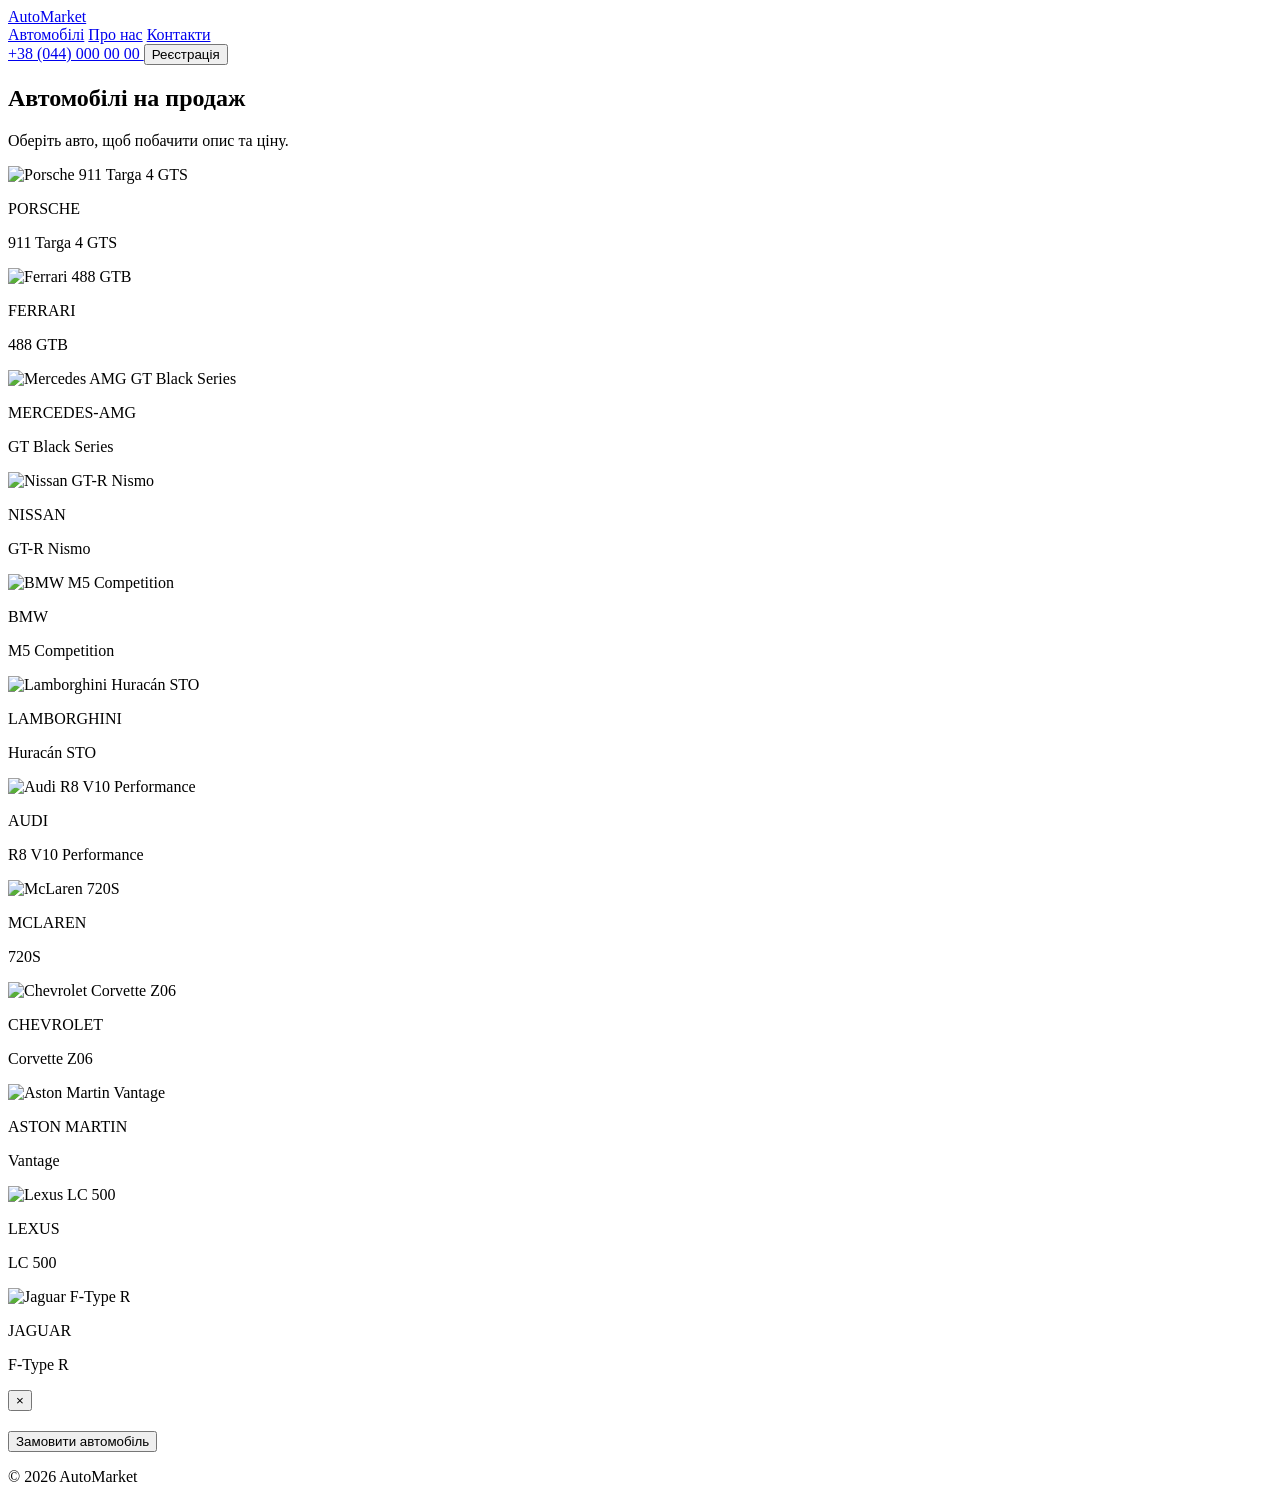
==== index.html @ 618be374 "Update and rename main.html to index.html" ====
<!DOCTYPE html>
<html lang="uk">

<head>
    <meta charset="UTF-8">
    <meta name="viewport" content="width=device-width, initial-scale=1.0">
    <link rel="stylesheet" href="style.css">
    <title>AutoMarket</title>
</head>

<body>

    
    <header>
        <nav class="navbar">

            <a href="#" class="logo">AutoMarket</a>

            <div class="nav-info">
                <a href="#cars">Автомобілі</a>
                <a href="#about">Про нас</a>
                <a href="#contacts">Контакти</a>
            </div>

            <div class="nav-right">

                <a href="tel:+380440000000" class="phone">
                    +38 (044) 000 00 00
                </a>

                <button class="register">
                    Реєстрація
                </button>

            </div>

        </nav>
    </header>



    <main>

     
        <section class="hero">

            <h1>Автомобілі на продаж</h1>

            <p>
                Оберіть авто, щоб побачити опис та ціну.
            </p>

        </section>


  
        <div class="CAR" id="cars">


    
            <div class="car"
                data-brand="PORSCHE"
                data-model="911 Targa 4 GTS"
                data-price="185 000 €"
                data-description="Спортивний автомобіль Porsche з потужним двигуном, преміальним салоном та відмінною динамікою.">

                <img src="img/car-1-BTqVjNZ-.jpg"
                    alt="Porsche 911 Targa 4 GTS">

                <div class="description">

                    <p class="brand">
                        PORSCHE
                    </p>

                    <p>
                        911 Targa 4 GTS
                    </p>

                </div>

            </div>


   
            <div class="car"
                data-brand="FERRARI"
                data-model="488 GTB"
                data-price="240 000 €"
                data-description="Потужний італійський суперкар з неймовірною динамікою, спортивним дизайном та легендарним характером Ferrari.">

                <img src="img/car-2-DO1HmlYW.jpg"
                    alt="Ferrari 488 GTB">

                <div class="description">

                    <p class="brand">
                        FERRARI
                    </p>

                    <p>
                        488 GTB
                    </p>

                </div>

            </div>


   
            <div class="car"
                data-brand="MERCEDES-AMG"
                data-model="GT Black Series"
                data-price="325 000 €"
                data-description="Екстремальний спортивний автомобіль Mercedes-AMG з потужним двигуном, агресивним дизайном та високими характеристиками.">

                <img src="img/car-3-6OzEVmwD.jpg"
                    alt="Mercedes AMG GT Black Series">

                <div class="description">

                    <p class="brand">
                        MERCEDES-AMG
                    </p>

                    <p>
                        GT Black Series
                    </p>

                </div>

            </div>


    
            <div class="car"
                data-brand="NISSAN"
                data-model="GT-R Nismo"
                data-price="210 000 €"
                data-description="Легендарний японський спорткар з повним приводом, високою потужністю та чудовою керованістю.">

                <img src="img/car-4-DApcK2S6.jpg"
                    alt="Nissan GT-R Nismo">

                <div class="description">

                    <p class="brand">
                        NISSAN
                    </p>

                    <p>
                        GT-R Nismo
                    </p>

                </div>

            </div>


    
            <div class="car"
                data-brand="BMW"
                data-model="M5 Competition"
                data-price="145 000 €"
                data-description="Потужний спортивний седан BMW з преміальним салоном, високою динамікою та комфортом для щоденного використання.">

                <img src="img/car-5-CNSIW4Qs.jpg"
                    alt="BMW M5 Competition">

                <div class="description">

                    <p class="brand">
                        BMW
                    </p>

                    <p>
                        M5 Competition
                    </p>

                </div>

            </div>



            <div class="car"
                data-brand="LAMBORGHINI"
                data-model="Huracán STO"
                data-price="350 000 €"
                data-description="Ексклюзивний суперкар Lamborghini, створений для максимальної швидкості, точності керування та яскравих емоцій.">

                <img src="img/car-6-WoTai-au.jpg"
                    alt="Lamborghini Huracán STO">

                <div class="description">

                    <p class="brand">
                        LAMBORGHINI
                    </p>

                    <p>
                        Huracán STO
                    </p>

                </div>

            </div>


         
            <div class="car"
                data-brand="AUDI"
                data-model="R8 V10 Performance"
                data-price="190 000 €"
                data-description="Спортивний Audi з атмосферним V10 двигуном, чудовою керованістю та характерним дизайном суперкара.">

                <img src="img/car-7-YRduJxck.jpg"
                    alt="Audi R8 V10 Performance">

                <div class="description">

                    <p class="brand">
                        AUDI
                    </p>

                    <p>
                        R8 V10 Performance
                    </p>

                </div>

            </div>


            <div class="car"
                data-brand="MCLAREN"
                data-model="720S"
                data-price="290 000 €"
                data-description="Легкий та надзвичайно швидкий суперкар McLaren з потужним двигуном і передовою аеродинамікою.">

                <img src="img/car-8-BpkiWiEX.jpg"
                    alt="McLaren 720S">

                <div class="description">

                    <p class="brand">
                        MCLAREN
                    </p>

                    <p>
                        720S
                    </p>

                </div>

            </div>


            
            <div class="car"
                data-brand="CHEVROLET"
                data-model="Corvette Z06"
                data-price="125 000 €"
                data-description="Американський спортивний автомобіль з потужним двигуном, агресивним дизайном та відмінною динамікою.">

                <img src="img/car-9-D9W6ZAkz.jpg"
                    alt="Chevrolet Corvette Z06">

                <div class="description">

                    <p class="brand">
                        CHEVROLET
                    </p>

                    <p>
                        Corvette Z06
                    </p>

                </div>

            </div>


      
            <div class="car"
                data-brand="ASTON MARTIN"
                data-model="Vantage"
                data-price="165 000 €"
                data-description="Елегантний британський спортивний автомобіль з преміальним салоном, потужним двигуном та чудовою керованістю.">

                <img src="img/car-10-DTPH5vb4.jpg"
                    alt="Aston Martin Vantage">

                <div class="description">

                    <p class="brand">
                        ASTON MARTIN
                    </p>

                    <p>
                        Vantage
                    </p>

                </div>

            </div>


       
            <div class="car"
                data-brand="LEXUS"
                data-model="LC 500"
                data-price="110 000 €"
                data-description="Розкішне купе Lexus з атмосферним V8 двигуном, комфортним салоном та стильним сучасним дизайном.">

                <img src="img/car-11-BP5GJj8J.jpg"
                    alt="Lexus LC 500">

                <div class="description">

                    <p class="brand">
                        LEXUS
                    </p>

                    <p>
                        LC 500
                    </p>

                </div>

            </div>


          
            <div class="car"
                data-brand="JAGUAR"
                data-model="F-Type R"
                data-price="120 000 €"
                data-description="Стильний британський спорткар з потужним двигуном, розкішним салоном та спортивним характером.">

                <img src="img/car-12-BH9aXh9j.jpg"
                    alt="Jaguar F-Type R">

                <div class="description">

                    <p class="brand">
                        JAGUAR
                    </p>

                    <p>
                        F-Type R
                    </p>

                </div>

            </div>

        </div>

    </main>


    <div class="modal" id="carModal">

        <div class="modal-content">

            <button class="close-modal">
                &times;
            </button>


            <img id="modalImage"
                src=""
                alt="">


            <div class="modal-info">

                <p class="modal-brand"
                    id="modalBrand">
                </p>

                <h2 id="modalTitle">
                </h2>

                <p class="modal-description"
                    id="modalDescription">
                </p>

                <p class="modal-price"
                    id="modalPrice">
                </p>

                <button class="order-btn">
                    Замовити автомобіль
                </button>

            </div>

        </div>

    </div>


    <footer>

        <p>
            © 2026 AutoMarket
        </p>

    </footer>


    
    <script src="scripts/abracadabra.js"></script>

</body>

</html>
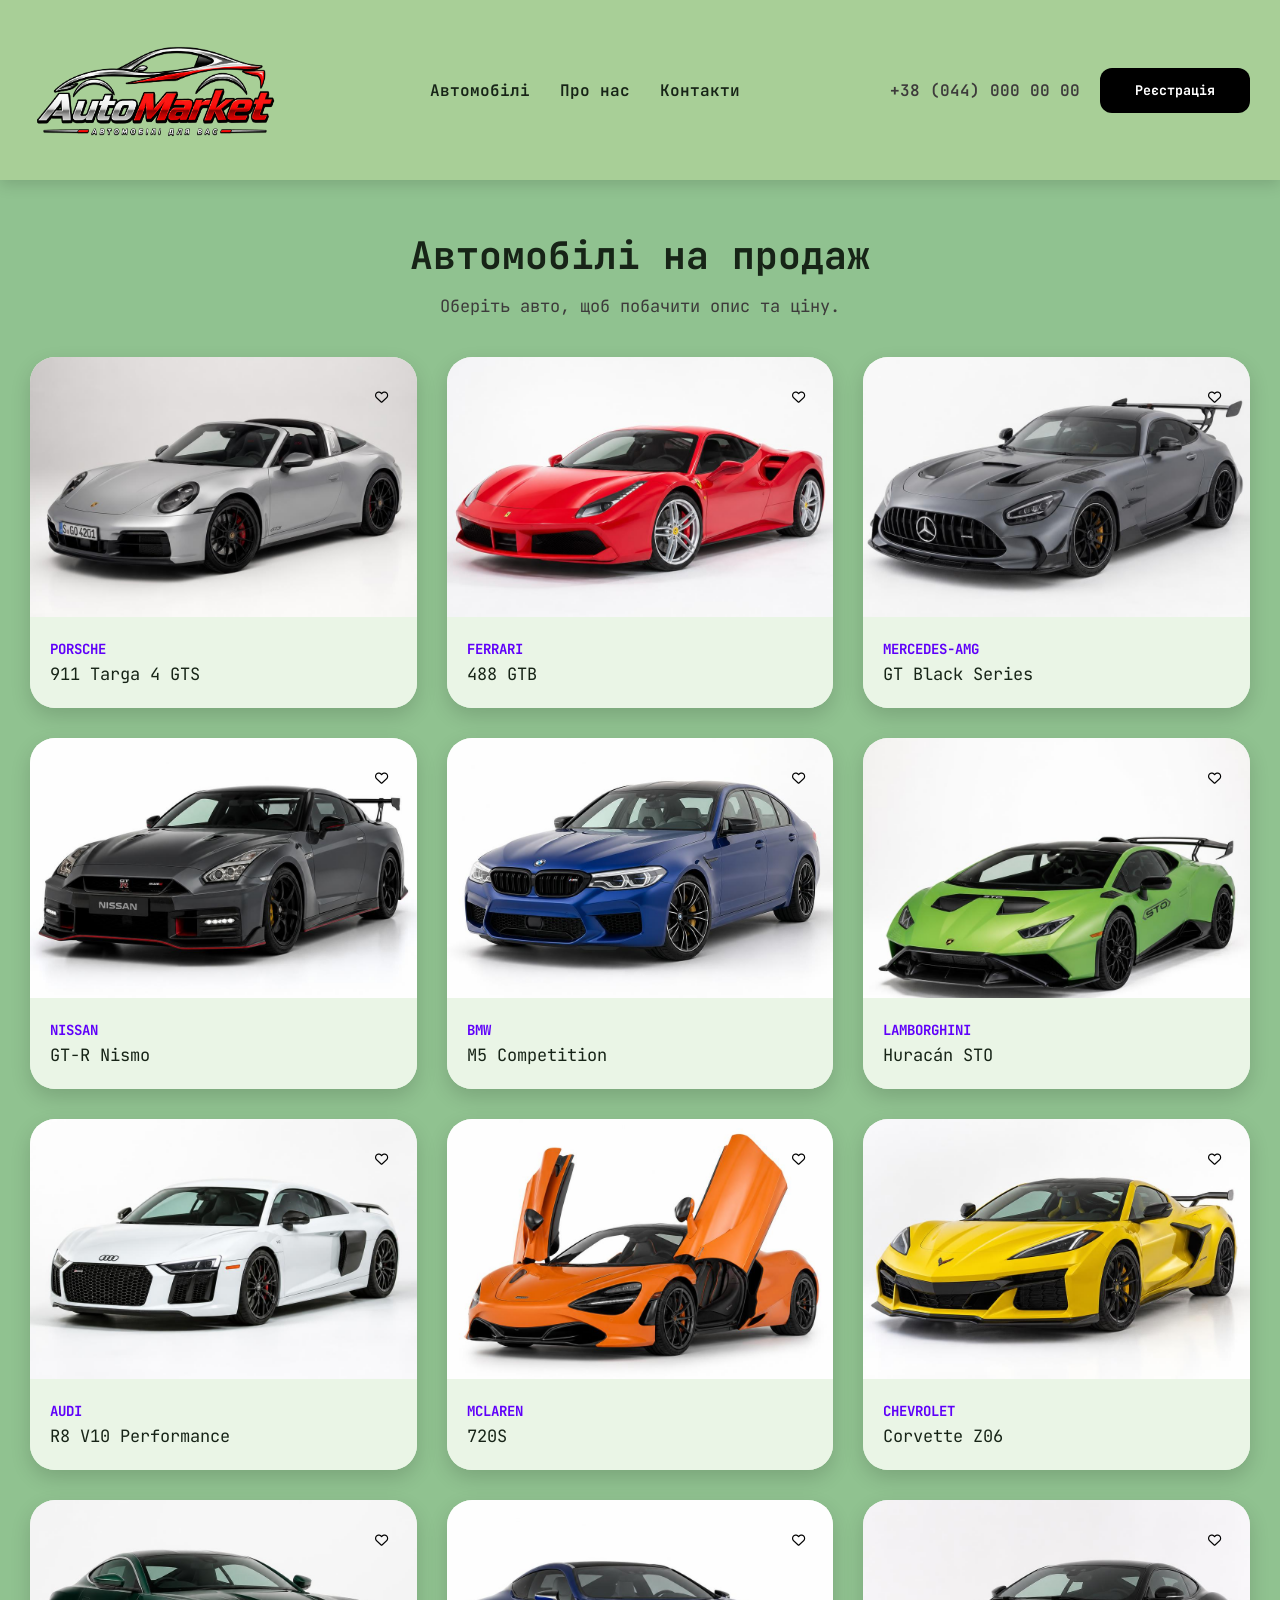
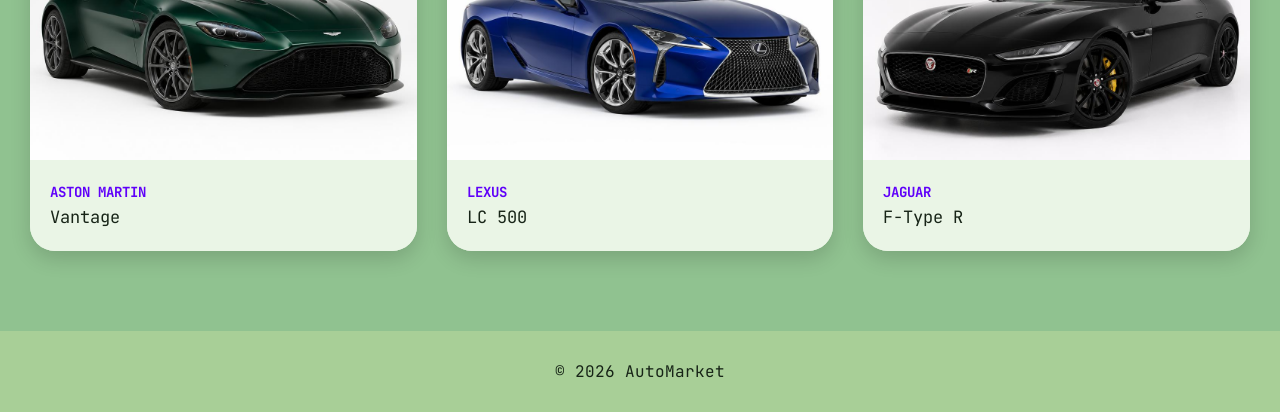
==== commit 5d688ebc: "new_form" ====
--- a/index.html
+++ b/index.html
@@ -4,17 +4,18 @@
 <head>
     <meta charset="UTF-8">
     <meta name="viewport" content="width=device-width, initial-scale=1.0">
+    <link rel="stylesheet" href="https://cdnjs.cloudflare.com/ajax/libs/font-awesome/6.5.2/css/all.min.css">
     <link rel="stylesheet" href="style.css">
+
     <title>AutoMarket</title>
 </head>
 
 <body>
 
-    
+
     <header>
         <nav class="navbar">
-
-            <a href="#" class="logo">AutoMarket</a>
+            <img src="/img/7fe26925-22c5-4347-b708-54cb74e20c54.png" width="250px" height="150px">
 
             <div class="nav-info">
                 <a href="#cars">Автомобілі</a>
@@ -41,7 +42,7 @@
 
     <main>
 
-     
+
         <section class="hero">
 
             <h1>Автомобілі на продаж</h1>
@@ -53,19 +54,16 @@
         </section>
 
 
-  
+
         <div class="CAR" id="cars">
 
 
-    
-            <div class="car"
-                data-brand="PORSCHE"
-                data-model="911 Targa 4 GTS"
-                data-price="185 000 €"
+
+            <div class="car" data-brand="PORSCHE" data-model="911 Targa 4 GTS" data-price="185 000 €"
                 data-description="Спортивний автомобіль Porsche з потужним двигуном, преміальним салоном та відмінною динамікою.">
-
-                <img src="img/car-1-BTqVjNZ-.jpg"
-                    alt="Porsche 911 Targa 4 GTS">
+                <button class="likes"><i class="fa-regular fa-heart"></i></button>
+
+                <img src="img/car-1-BH9aXh9j.jpg" alt="Porsche 911 Targa 4 GTS">
 
                 <div class="description">
 
@@ -82,15 +80,12 @@
             </div>
 
 
-   
-            <div class="car"
-                data-brand="FERRARI"
-                data-model="488 GTB"
-                data-price="240 000 €"
+
+            <div class="car" data-brand="FERRARI" data-model="488 GTB" data-price="240 000 €"
                 data-description="Потужний італійський суперкар з неймовірною динамікою, спортивним дизайном та легендарним характером Ferrari.">
-
-                <img src="img/car-2-DO1HmlYW.jpg"
-                    alt="Ferrari 488 GTB">
+                <button class="likes"><i class="fa-regular fa-heart"></i></button>
+
+                <img src="img/car-2.jpg" alt="Ferrari 488 GTB">
 
                 <div class="description">
 
@@ -107,15 +102,12 @@
             </div>
 
 
-   
-            <div class="car"
-                data-brand="MERCEDES-AMG"
-                data-model="GT Black Series"
-                data-price="325 000 €"
+
+            <div class="car" data-brand="MERCEDES-AMG" data-model="GT Black Series" data-price="325 000 €"
                 data-description="Екстремальний спортивний автомобіль Mercedes-AMG з потужним двигуном, агресивним дизайном та високими характеристиками.">
-
-                <img src="img/car-3-6OzEVmwD.jpg"
-                    alt="Mercedes AMG GT Black Series">
+                <button class="likes"><i class="fa-regular fa-heart"></i></button>
+
+                <img src="img/car-3.jpg" alt="Mercedes AMG GT Black Series">
 
                 <div class="description">
 
@@ -132,15 +124,12 @@
             </div>
 
 
-    
-            <div class="car"
-                data-brand="NISSAN"
-                data-model="GT-R Nismo"
-                data-price="210 000 €"
+
+            <div class="car" data-brand="NISSAN" data-model="GT-R Nismo" data-price="210 000 €"
                 data-description="Легендарний японський спорткар з повним приводом, високою потужністю та чудовою керованістю.">
-
-                <img src="img/car-4-DApcK2S6.jpg"
-                    alt="Nissan GT-R Nismo">
+                <button class="likes"><i class="fa-regular fa-heart"></i></button>
+
+                <img src="img/car-4.jpg" alt="Nissan GT-R Nismo">
 
                 <div class="description">
 
@@ -157,15 +146,12 @@
             </div>
 
 
-    
-            <div class="car"
-                data-brand="BMW"
-                data-model="M5 Competition"
-                data-price="145 000 €"
+
+            <div class="car" data-brand="BMW" data-model="M5 Competition" data-price="145 000 €"
                 data-description="Потужний спортивний седан BMW з преміальним салоном, високою динамікою та комфортом для щоденного використання.">
-
-                <img src="img/car-5-CNSIW4Qs.jpg"
-                    alt="BMW M5 Competition">
+                <button class="likes"><i class="fa-regular fa-heart"></i></button>
+
+                <img src="img/car-5.jpg" alt="BMW M5 Competition">
 
                 <div class="description">
 
@@ -183,14 +169,11 @@
 
 
 
-            <div class="car"
-                data-brand="LAMBORGHINI"
-                data-model="Huracán STO"
-                data-price="350 000 €"
+            <div class="car" data-brand="LAMBORGHINI" data-model="Huracán STO" data-price="350 000 €"
                 data-description="Ексклюзивний суперкар Lamborghini, створений для максимальної швидкості, точності керування та яскравих емоцій.">
-
-                <img src="img/car-6-WoTai-au.jpg"
-                    alt="Lamborghini Huracán STO">
+                <button class="likes"><i class="fa-regular fa-heart"></i></button>
+
+                <img src="img/car-6.jpg" alt="Lamborghini Huracán STO">
 
                 <div class="description">
 
@@ -207,15 +190,12 @@
             </div>
 
 
-         
-            <div class="car"
-                data-brand="AUDI"
-                data-model="R8 V10 Performance"
-                data-price="190 000 €"
+
+            <div class="car" data-brand="AUDI" data-model="R8 V10 Performance" data-price="190 000 €"
                 data-description="Спортивний Audi з атмосферним V10 двигуном, чудовою керованістю та характерним дизайном суперкара.">
-
-                <img src="img/car-7-YRduJxck.jpg"
-                    alt="Audi R8 V10 Performance">
+                <button class="likes"><i class="fa-regular fa-heart"></i></button>
+
+                <img src="img/car-7.jpg" alt="Audi R8 V10 Performance">
 
                 <div class="description">
 
@@ -232,14 +212,11 @@
             </div>
 
 
-            <div class="car"
-                data-brand="MCLAREN"
-                data-model="720S"
-                data-price="290 000 €"
+            <div class="car" data-brand="MCLAREN" data-model="720S" data-price="290 000 €"
                 data-description="Легкий та надзвичайно швидкий суперкар McLaren з потужним двигуном і передовою аеродинамікою.">
-
-                <img src="img/car-8-BpkiWiEX.jpg"
-                    alt="McLaren 720S">
+                <button class="likes"><i class="fa-regular fa-heart"></i></button>
+
+                <img src="img/car-8.jpg" alt="McLaren 720S">
 
                 <div class="description">
 
@@ -256,15 +233,12 @@
             </div>
 
 
-            
-            <div class="car"
-                data-brand="CHEVROLET"
-                data-model="Corvette Z06"
-                data-price="125 000 €"
+
+            <div class="car" data-brand="CHEVROLET" data-model="Corvette Z06" data-price="125 000 €"
                 data-description="Американський спортивний автомобіль з потужним двигуном, агресивним дизайном та відмінною динамікою.">
-
-                <img src="img/car-9-D9W6ZAkz.jpg"
-                    alt="Chevrolet Corvette Z06">
+                <button class="likes"><i class="fa-regular fa-heart"></i></button>
+
+                <img src="img/car-9.jpg" alt="Chevrolet Corvette Z06">
 
                 <div class="description">
 
@@ -281,15 +255,12 @@
             </div>
 
 
-      
-            <div class="car"
-                data-brand="ASTON MARTIN"
-                data-model="Vantage"
-                data-price="165 000 €"
+
+            <div class="car" data-brand="ASTON MARTIN" data-model="Vantage" data-price="165 000 €"
                 data-description="Елегантний британський спортивний автомобіль з преміальним салоном, потужним двигуном та чудовою керованістю.">
-
-                <img src="img/car-10-DTPH5vb4.jpg"
-                    alt="Aston Martin Vantage">
+                <button class="likes"><i class="fa-regular fa-heart"></i></button>
+
+                <img src="img/car-10.jpg" alt="Aston Martin Vantage">
 
                 <div class="description">
 
@@ -306,15 +277,12 @@
             </div>
 
 
-       
-            <div class="car"
-                data-brand="LEXUS"
-                data-model="LC 500"
-                data-price="110 000 €"
+
+            <div class="car" data-brand="LEXUS" data-model="LC 500" data-price="110 000 €"
                 data-description="Розкішне купе Lexus з атмосферним V8 двигуном, комфортним салоном та стильним сучасним дизайном.">
-
-                <img src="img/car-11-BP5GJj8J.jpg"
-                    alt="Lexus LC 500">
+                <button class="likes"><i class="fa-regular fa-heart"></i></button>
+
+                <img src="img/car-11.jpg" alt="Lexus LC 500">
 
                 <div class="description">
 
@@ -331,15 +299,12 @@
             </div>
 
 
-          
-            <div class="car"
-                data-brand="JAGUAR"
-                data-model="F-Type R"
-                data-price="120 000 €"
+
+            <div class="car" data-brand="JAGUAR" data-model="F-Type R" data-price="120 000 €"
                 data-description="Стильний британський спорткар з потужним двигуном, розкішним салоном та спортивним характером.">
-
-                <img src="img/car-12-BH9aXh9j.jpg"
-                    alt="Jaguar F-Type R">
+                <button class="likes"><i class="fa-regular fa-heart"></i></button>
+
+                <img src="img/car-12.jpg" alt="Jaguar F-Type R">
 
                 <div class="description">
 
@@ -369,26 +334,21 @@
             </button>
 
 
-            <img id="modalImage"
-                src=""
-                alt="">
+            <img id="modalImage" src="" alt="">
 
 
             <div class="modal-info">
 
-                <p class="modal-brand"
-                    id="modalBrand">
+                <p class="modal-brand" id="modalBrand">
                 </p>
 
                 <h2 id="modalTitle">
                 </h2>
 
-                <p class="modal-description"
-                    id="modalDescription">
+                <p class="modal-description" id="modalDescription">
                 </p>
 
-                <p class="modal-price"
-                    id="modalPrice">
+                <p class="modal-price" id="modalPrice">
                 </p>
 
                 <button class="order-btn">
@@ -400,6 +360,91 @@
         </div>
 
     </div>
+    <div class="register-modal" id="registerModal">
+
+    <section class="registration-container">
+
+        <button class="close-register">&times;</button>
+
+        <header>Реєстрація</header>
+
+        <form class="registration-form">
+
+            <div class="input-box">
+                <label>Повне ім'я</label>
+                <input required placeholder="Введіть повне ім'я" type="text">
+            </div>
+
+            <div class="column">
+
+                <div class="input-box">
+                    <label>Номер телефону</label>
+                    <input required placeholder="Введіть номер телефону" type="tel">
+                </div>
+
+                <div class="input-box">
+                    <label>Дата народження</label>
+                    <input required type="date">
+                </div>
+
+            </div>
+
+            <div class="gender-box">
+
+                <label>Стать</label>
+
+                <div class="gender-option">
+
+                    <div class="gender">
+                        <input checked name="gender" id="check-male" type="radio">
+                        <label for="check-male">Чоловіча</label>
+                    </div>
+
+                    <div class="gender">
+                        <input name="gender" id="check-female" type="radio">
+                        <label for="check-female">Жіноча</label>
+                    </div>
+
+                    <div class="gender">
+                        <input name="gender" id="check-other" type="radio">
+                        <label for="check-other">Не вказувати</label>
+                    </div>
+
+                </div>
+
+            </div>
+
+            <div class="input-box address">
+
+                <label>Адреса</label>
+
+                <input required placeholder="Введіть адресу" type="text">
+
+                <div class="column">
+
+                    <div class="select-box">
+                        <select required>
+                            <option hidden>Країна</option>
+                            <option>Україна</option>
+                            <option>Польща</option>
+                            <option>Німеччина</option>
+                            <option>США</option>
+                        </select>
+                    </div>
+
+                    <input required placeholder="Введіть місто" type="text">
+
+                </div>
+
+            </div>
+
+            <button type="submit">Зареєструватися</button>
+
+        </form>
+
+    </section>
+
+</div>
 
 
     <footer>
@@ -411,9 +456,9 @@
     </footer>
 
 
-    
-    <script src="scripts/abracadabra.js"></script>
+
+    <script src="script.js"></script>
 
 </body>
 
-</html>
+</html>
--- a/style.css
+++ b/style.css
@@ -0,0 +1,558 @@
+@import url('https://fonts.googleapis.com/css2?family=JetBrains+Mono:wght@400;500;600;700&display=swap');
+
+* {
+    box-sizing: border-box;
+    margin: 0;
+    padding: 0;
+}
+
+body {
+    background-color: #90C290;
+    font-family: "JetBrains Mono", monospace;
+    color: #172417;
+}
+
+
+header {
+    background-color: #a8cf97;
+    box-shadow: 0 4px 15px rgba(0, 0, 0, 0.15);
+    position: sticky;
+    top: 0;
+    z-index: 100;
+}
+
+.navbar {
+    max-width: 1400px;
+    margin: 0 auto;
+    min-height: 80px;
+    padding: 15px 30px;
+
+    display: flex;
+    align-items: center;
+    justify-content: space-between;
+    gap: 30px;
+}
+
+.logo {
+    color: #172417;
+    text-decoration: none;
+    font-size: 30px;
+    font-weight: 700;
+    font-style: italic;
+}
+
+.nav-info {
+    display: flex;
+    gap: 30px;
+}
+
+.nav-info a {
+    color: #172417;
+    text-decoration: none;
+    font-weight: 600;
+    transition: 0.3s;
+}
+
+.nav-info a:hover {
+    color: #5f00f9;
+}
+
+.nav-right {
+    display: flex;
+    align-items: center;
+    gap: 20px;
+}
+
+
+
+.register {
+  width: 150px;
+  height: 45px;
+
+  border: none;
+  border-radius: 12px;
+
+  background-color: black;
+  color: white;
+
+  font-family: inherit;
+  font-weight: 700;
+  cursor: pointer;
+
+  transition: 0.3s;
+}
+
+.register:hover {
+  background-color: #333;
+  transform: translateY(-2px);
+}
+
+
+main {
+    max-width: 1400px;
+    margin: 0 auto;
+    padding: 50px 30px;
+}
+
+.hero {
+    text-align: center;
+    margin-bottom: 40px;
+}
+
+.hero h1 {
+    font-size: 38px;
+    margin-bottom: 15px;
+}
+
+.hero p {
+  color: #3d3b3b;
+  font-size: 17px;
+}
+
+.phone {
+  color:  #3d3b3b;
+  text-decoration: none;
+  font-weight: 600;
+}
+
+
+.CAR {
+    display: grid;
+    grid-template-columns: repeat(auto-fit, minmax(300px, 1fr));
+
+    gap: 30px;
+}
+
+.car {
+    background-color: #eaf5e6;
+    border-radius: 25px;
+    overflow: hidden;
+
+    box-shadow: 0 8px 20px rgba(0, 0, 0, 0.15);
+
+    transition: 0.3s;
+    position: relative;
+}
+
+.car:hover {
+    transform: translateY(-8px);
+    box-shadow: 0 15px 30px rgba(0, 0, 0, 0.2);
+}
+
+.car img {
+    width: 100%;
+    height: 260px;
+
+    object-fit: cover;
+    display: block;
+}
+
+.description {
+    padding: 18px 20px;
+    background-color: #eaf5e6;
+}
+
+.description p {
+    margin: 5px 0;
+    font-size: 17px;
+}
+
+.description .brand {
+    color: #5f00f9;
+    font-weight: 700;
+    font-size: 14px;
+}
+
+.modal {
+  display: none;
+
+  position: fixed;
+  z-index: 1000;
+
+  top: 0;
+  left: 0;
+
+  width: 100%;
+  height: 100%;
+
+  background-color: rgba(0, 0, 0, 0.75);
+
+  align-items: center;
+  justify-content: center;
+
+  padding: 20px;
+}
+
+.modal.active {
+  display: flex;
+}
+
+.modal-content {
+  position: relative;
+
+  width: 800px;
+  max-width: 100%;
+
+  background-color: #eaf5e6;
+
+  border-radius: 25px;
+  overflow: hidden;
+
+  box-shadow: 0 20px 50px rgba(0, 0, 0, 0.4);
+
+  animation: modalOpen 0.3s ease;
+}
+
+.modal-content > img {
+  width: 100%;
+  height: 350px;
+
+  object-fit: cover;
+  display: block;
+}
+
+.modal-info {
+  padding: 25px 30px 30px;
+}
+
+.modal-brand {
+  color: #666;
+  font-size: 14px;
+  font-weight: 700;
+  margin-bottom: 5px;
+}
+
+.modal-info h2 {
+  font-size: 28px;
+  margin-bottom: 15px;
+}
+
+.modal-description {
+  color: #555;
+  line-height: 1.6;
+  margin-bottom: 20px;
+}
+
+.modal-price {
+  font-size: 24px;
+  font-weight: 700;
+  margin-bottom: 20px;
+}
+
+.order-btn {
+  width: 100%;
+  height: 50px;
+
+  border: none;
+  border-radius: 12px;
+
+  background-color: black;
+  color: white;
+
+  font-family: inherit;
+  font-weight: 700;
+  font-size: 16px;
+
+  cursor: pointer;
+
+  transition: 0.3s;
+}
+
+.order-btn:hover {
+  background-color: #333;
+}
+
+.close-modal {
+  position: absolute;
+
+  top: 15px;
+  right: 20px;
+
+  width: 40px;
+  height: 40px;
+
+  border: none;
+  border-radius: 50%;
+
+  background-color: rgba(0, 0, 0, 0.7);
+  color: white;
+
+  font-size: 28px;
+  line-height: 40px;
+
+  cursor: pointer;
+
+  z-index: 2;
+}
+
+.close-modal:hover {
+  background-color: black;
+}
+
+@keyframes modalOpen {
+  from {
+      opacity: 0;
+      transform: scale(0.9);
+  }
+
+  to {
+      opacity: 1;
+      transform: scale(1);
+  }
+}
+
+footer {
+    text-align: center;
+    padding: 30px;
+    background-color: #a8cf97;
+    margin-top: 30px;
+}
+.likes{
+  position: absolute;
+  top: 15px;
+  right: 15px;
+  border: none;
+  border-radius: 50%;
+  width: 40px;
+  height: 50px;
+  cursor: pointer;
+  z-index: 70;
+  background-color: transparent;
+}
+.likes.active{
+  color: red;
+}
+/* From Uiverse.io by mi-series */ 
+.container {
+  position: relative;
+  max-width: 500px;
+  width: 100%;
+  background: #FCEDDA;
+  padding: 25px;
+  border-radius: 8px;
+  box-shadow: 0 0 15px rgba(0, 0, 0, 0.1);
+}
+
+.container header {
+  font-size: 1.2rem;
+  color: #000;
+  font-weight: 600;
+  text-align: center;
+}
+
+.container .form {
+  margin-top: 15px;
+}
+
+.form .input-box {
+  width: 100%;
+  margin-top: 10px;
+}
+
+.input-box label {
+  color: #000;
+}
+
+.form :where(.input-box input, .select-box) {
+  position: relative;
+  height: 35px;
+  width: 100%;
+  outline: none;
+  font-size: 1rem;
+  color: #808080;
+  margin-top: 5px;
+  border: 1px solid #EE4E34;
+  border-radius: 6px;
+  padding: 0 15px;
+  background: #FCEDDA;
+}
+
+.input-box input:focus {
+  box-shadow: 0 1px 0 rgba(0, 0, 0, 0.1);
+}
+
+.form .column {
+  display: flex;
+  column-gap: 15px;
+}
+
+.form .gender-box {
+  margin-top: 10px;
+}
+
+.form :where(.gender-option, .gender) {
+  display: flex;
+  align-items: center;
+  column-gap: 50px;
+  flex-wrap: wrap;
+}
+
+.form .gender {
+  column-gap: 5px;
+}
+
+.gender input {
+  accent-color: #EE4E34;
+}
+
+.form :where(.gender input, .gender label) {
+  cursor: pointer;
+}
+
+.gender label {
+  color: #000;
+}
+
+.address :where(input, .select-box) {
+  margin-top: 10px;
+}
+
+.select-box select {
+  height: 100%;
+  width: 100%;
+  outline: none;
+  border: none;
+  color: #808080;
+  font-size: 1rem;
+  background: #FCEDDA;
+}
+
+.form button {
+  height: 40px;
+  width: 100%;
+  color: #000;
+  font-size: 1rem;
+  font-weight: 400;
+  margin-top: 15px;
+  border: none;
+  border-radius: 6px;
+  cursor: pointer;
+  transition: all 0.2s ease;
+  background: #EE4E34;
+}
+
+.form button:hover {
+  background: #EE3E34;
+}
+.register-modal{
+  position: fixed;
+  inset: 0;
+  background-color: rgba(255, 255, 255, 0.7);
+  display: none;
+  justify-content: center;
+  align-items: center;
+  z-index: 1000;
+  overflow-y: auto;
+}
+.register-modal.active{
+  display: flex;
+}
+.registration-container {
+    max-width: 700px;
+    width: 90%;
+    background: white;
+    padding: 30px;
+    border-radius: 10px;
+    box-shadow: 0 10px 30px rgba(0, 0, 0, 0.3);
+
+    position: relative;
+}
+
+.registration-container header {
+    font-size: 24px;
+    font-weight: 600;
+    margin-bottom: 20px;
+}
+
+.registration-form {
+    display: flex;
+    flex-direction: column;
+    gap: 20px;
+}
+
+.input-box {
+    display: flex;
+    flex-direction: column;
+    gap: 8px;
+}
+
+.input-box label,
+.gender-box > label {
+    font-weight: 500;
+}
+
+.input-box input,
+.select-box select {
+    width: 100%;
+    height: 45px;
+    padding: 0 15px;
+    border: 1px solid #ddd;
+    border-radius: 6px;
+    outline: none;
+    box-sizing: border-box;
+}
+
+.input-box input:focus,
+.select-box select:focus {
+    border-color: #333;
+}
+
+.column {
+    display: flex;
+    gap: 15px;
+}
+
+.column .input-box {
+    width: 50%;
+}
+
+.gender-option {
+    display: flex;
+    gap: 20px;
+    margin-top: 10px;
+}
+
+.gender {
+    display: flex;
+    align-items: center;
+    gap: 7px;
+}
+
+.gender input {
+    accent-color: #222;
+}
+
+.address .column {
+    margin-top: 10px;
+}
+
+.select-box {
+    width: 50%;
+}
+
+.registration-form > button {
+    height: 45px;
+    border: none;
+    border-radius: 6px;
+    background: #222;
+    color: white;
+    font-size: 16px;
+    cursor: pointer;
+}
+
+.registration-form > button:hover {
+    background: #444;
+}
+.close-register {
+    position: absolute;
+    top: 12px;
+    right: 15px;
+
+    border: none;
+    background: transparent;
+
+    font-size: 28px;
+    color: #555;
+
+    cursor: pointer;
+}
